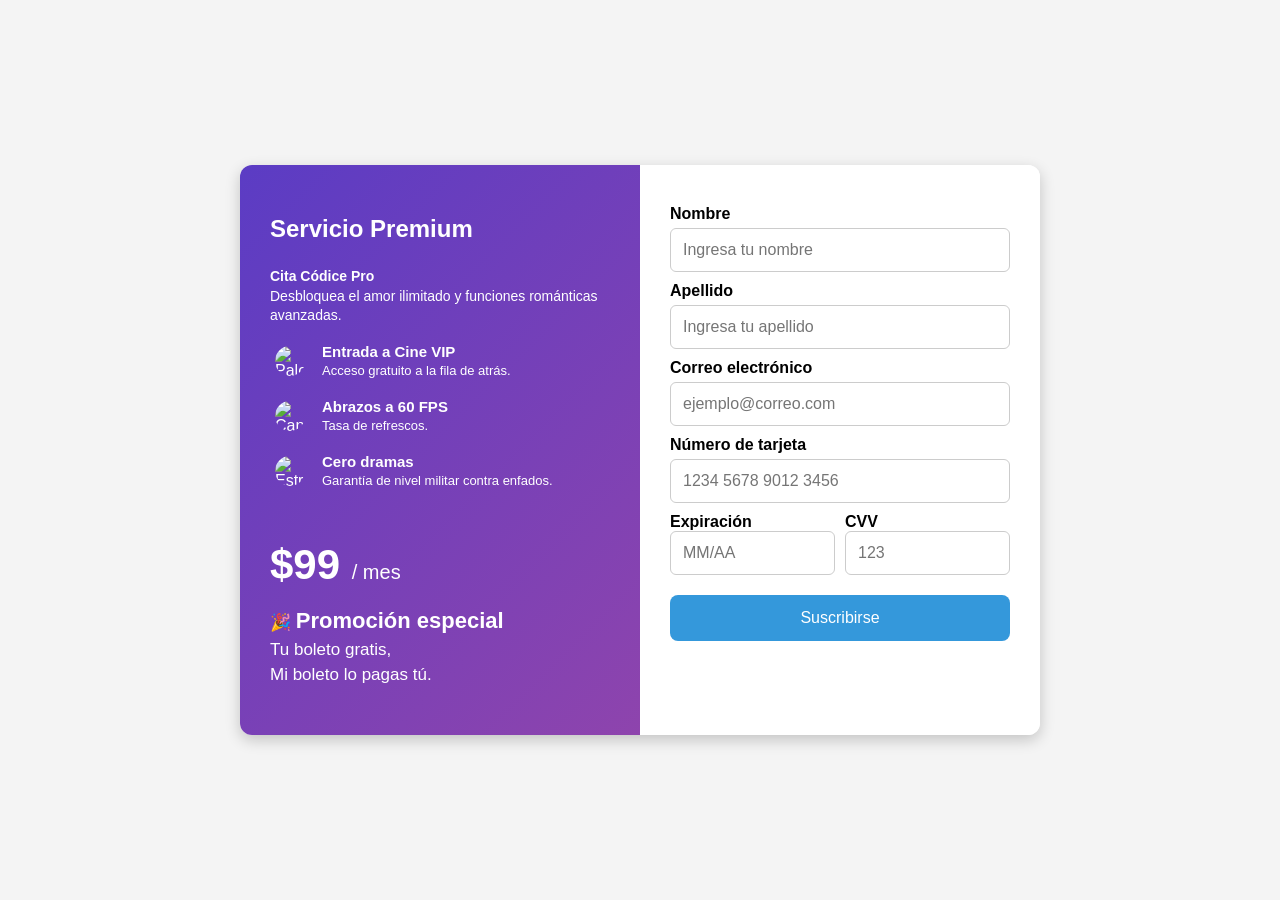
==== tarjeta.html @ 6c4a8a52 "Add files via upload" ====
<!DOCTYPE html>
<html lang="es">
<head>
    <meta charset="UTF-8">
    <meta name="viewport" content="width=device-width, initial-scale=1.0">
    <title>Tarjeta Dividida</title>
    <link rel="stylesheet" href="estilo.css">
</head>
<body>

    <div class="tarjeta">

        <!-- Lado izquierdo -->
      <!-- Lado izquierdo -->
<div class="lado izquierdo">

    <h2>Servicio Premium</h2>

    <p class="descripcion">
        <strong>Cita Códice Pro</strong><br>
        Desbloquea el amor ilimitado y funciones románticas avanzadas.
    </p>

    <div class="beneficio">
        <img src="palomitas.png" alt="Palomitas">
        <div>
            <h4>Entrada a Cine VIP </h4>
            <p>Acceso gratuito a la fila de atrás.</p>
        </div>
    </div>

    <div class="beneficio">
        <img src="candado.png" alt="Candado">
        <div>
            <h4>Abrazos a 60 FPS</h4>
            <p>Tasa de refrescos.</p>
        </div>
    </div>

    <div class="beneficio">
        <img src="estrellas.png" alt="Estrellas">
        <div>
            <h4>Cero dramas</h4>
            <p>Garantía de nivel militar contra enfados.</p>
        </div>
    </div>

        <div class="precio">
        <h1>$99 <span>/ mes</span></h1>

        <p class="promo">
            🎉 <strong>Promoción especial</strong><br>
            Tu boleto gratis,<br>
            Mi boleto lo pagas tú.
        </p>
</div>


</div>


        <!-- Lado derecho -->
        <div class="lado derecho">
            <form>
                <label for="nombre">Nombre</label>
                <input type="text" id="nombre" placeholder="Ingresa tu nombre">

                <label for="apellido">Apellido</label>
                <input type="text" id="apellido" placeholder="Ingresa tu apellido">

                <label for="correo">Correo electrónico</label>
                <input type="email" id="correo" placeholder="ejemplo@correo.com">

                <label for="tarjeta">Número de tarjeta</label>
                <input type="text" id="tarjeta" placeholder="1234 5678 9012 3456">

                <div class="fila">
                    <div>
                        <label for="expiracion">Expiración</label>
                        <input type="text" id="expiracion" placeholder="MM/AA">
                    </div>

                    <div>
                        <label for="cvv">CVV</label>
                        <input type="password" id="cvv" placeholder="123">
                    </div>
                </div>

                <button type="submit">Suscribirse</button>
            </form>
        </div>

    </div>

</body>
</html>
---- estilo.css ----
/* CONFIGURACIÓN GENERAL */

*{
    box-sizing:border-box;
}


body {

    font-family: Arial, sans-serif;

    background:#f4f4f4;

    min-height:100vh;

    display:flex;

    justify-content:center;

    align-items:center;

    padding:20px;

    margin:0;

}



/* TARJETA PRINCIPAL */


.tarjeta {

    display:flex;

    width:100%;

    max-width:800px;

    background:white;

    border-radius:12px;

    overflow:hidden;

    box-shadow:0 5px 15px rgba(0,0,0,0.2);

}



/* LADOS */


.lado {

    width:50%;

    padding:30px;

}



/* LADO IZQUIERDO */


.izquierdo {

    background:linear-gradient(135deg,#5b3cc4,#8e44ad);

    color:white;

    display:flex;

    flex-direction:column;

    justify-content:center;

}



.izquierdo h2 {

    font-size:24px;

    margin-bottom:10px;

}



.descripcion {

    margin-bottom:15px;

    line-height:1.4;

    font-size:14px;

}



/* BENEFICIOS */


.beneficio {

    display:flex;

    align-items:center;

    margin-bottom:15px;

    gap:12px;

}



.beneficio img {

    width:40px;

    height:40px;

    object-fit:contain;

    padding:5px;

    border-radius:50%;

}



.beneficio h4 {

    margin:0;

    font-size:15px;

}



.beneficio p {

    margin:3px 0 0;

    font-size:13px;

}



/* PRECIO */


.precio {

    margin-top:20px;

    padding-top:15px;

}



.precio h1 {

    margin:0;

    font-size:42px;

}



.precio h1 span {

    font-size:20px;

    font-weight:normal;

}



.promo {

    margin-top:15px;

    line-height:1.5;

    font-size:17px;

}



.promo strong {

    font-size:22px;

    color:white;

}




/* LADO DERECHO */


.derecho {

    background:white;

}



form {

    display:flex;

    flex-direction:column;

}



label {

    margin-top:10px;

    margin-bottom:5px;

    font-weight:bold;

}



input {

    width:100%;

    padding:12px;

    border:1px solid #ccc;

    border-radius:6px;

    font-size:16px;

}



/* FILA DE EXPIRACIÓN Y CVV */


.fila {

    display:flex;

    gap:10px;

    margin-top:10px;

}



.fila div {

    flex:1;

}




/* BOTÓN */


button {

    margin-top:20px;

    padding:14px;

    background:#3498db;

    color:white;

    border:none;

    border-radius:8px;

    font-size:16px;

    cursor:pointer;

}



button:hover {

    background:#217dbb;

}







/* ========================= */
/* TABLETS */
/* ========================= */


@media(max-width:700px){


body{

    align-items:flex-start;

    padding:15px;

}



.tarjeta{


    flex-direction:column;

    width:100%;


}



.lado{


    width:100%;

    padding:25px;


}



.izquierdo{

    text-align:center;

}



.beneficio{


    text-align:left;

}



.precio h1{

    font-size:38px;

}



}




/* ========================= */
/* CELULARES PEQUEÑOS */
/* ========================= */


@media(max-width:400px){



body{

    padding:10px;

}



.tarjeta{

    border-radius:15px;

}



.lado{

    padding:20px;

}



.izquierdo h2{

    font-size:21px;

}



.descripcion{

    font-size:13px;

}



.beneficio img{

    width:35px;

    height:35px;

}



.beneficio h4{

    font-size:14px;

}



.beneficio p{

    font-size:11px;

}



.precio h1{

    font-size:34px;

}



.promo{

    font-size:14px;

}



.fila{

    flex-direction:column;

}



}
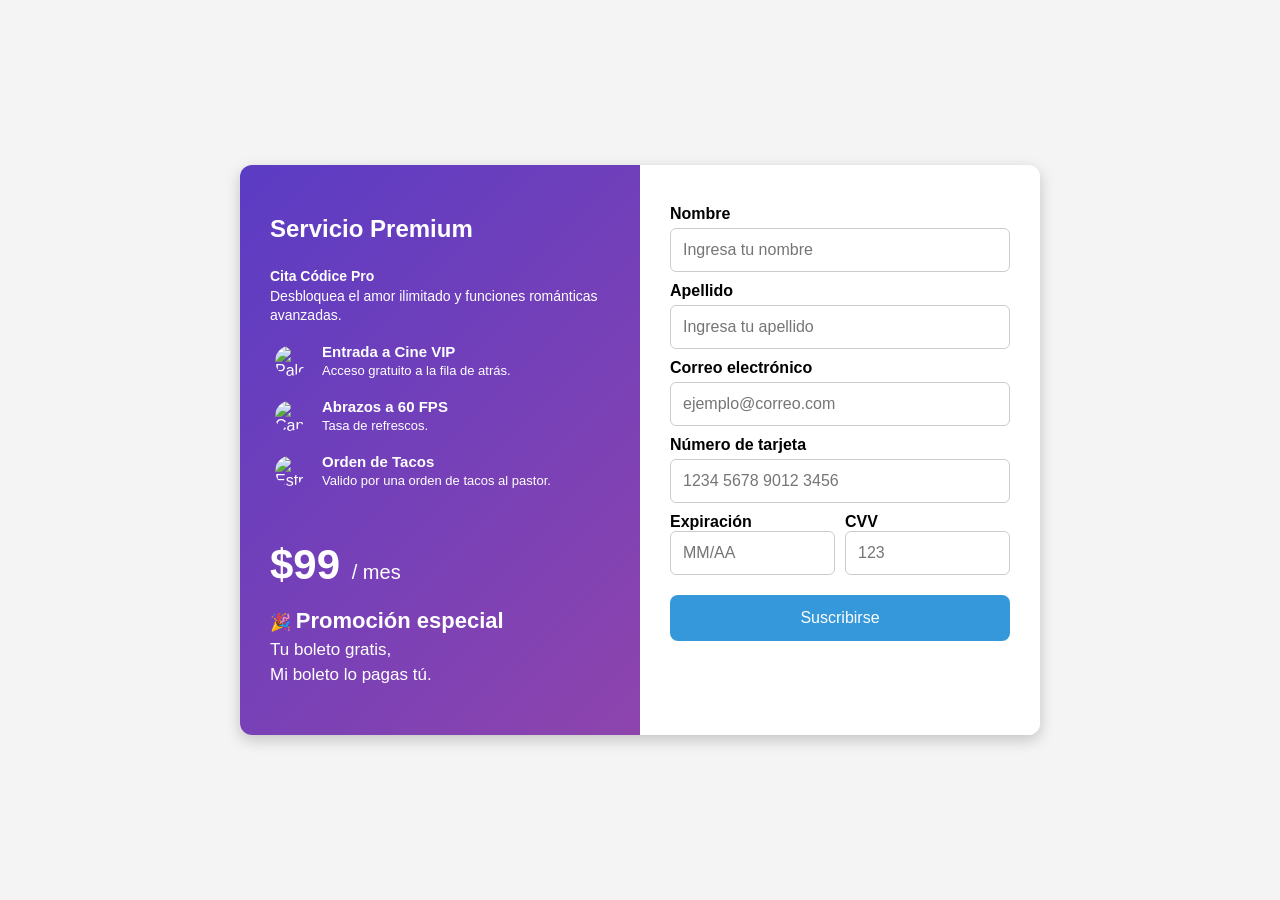
==== commit 022b4149: "Actualizar tarjeta.html" ====
--- a/tarjeta.html
+++ b/tarjeta.html
@@ -40,8 +40,8 @@
     <div class="beneficio">
         <img src="estrellas.png" alt="Estrellas">
         <div>
-            <h4>Cero dramas</h4>
-            <p>Garantía de nivel militar contra enfados.</p>
+            <h4>Orden de Tacos</h4>
+            <p>Valido por una orden de tacos al pastor.</p>
         </div>
     </div>
 
